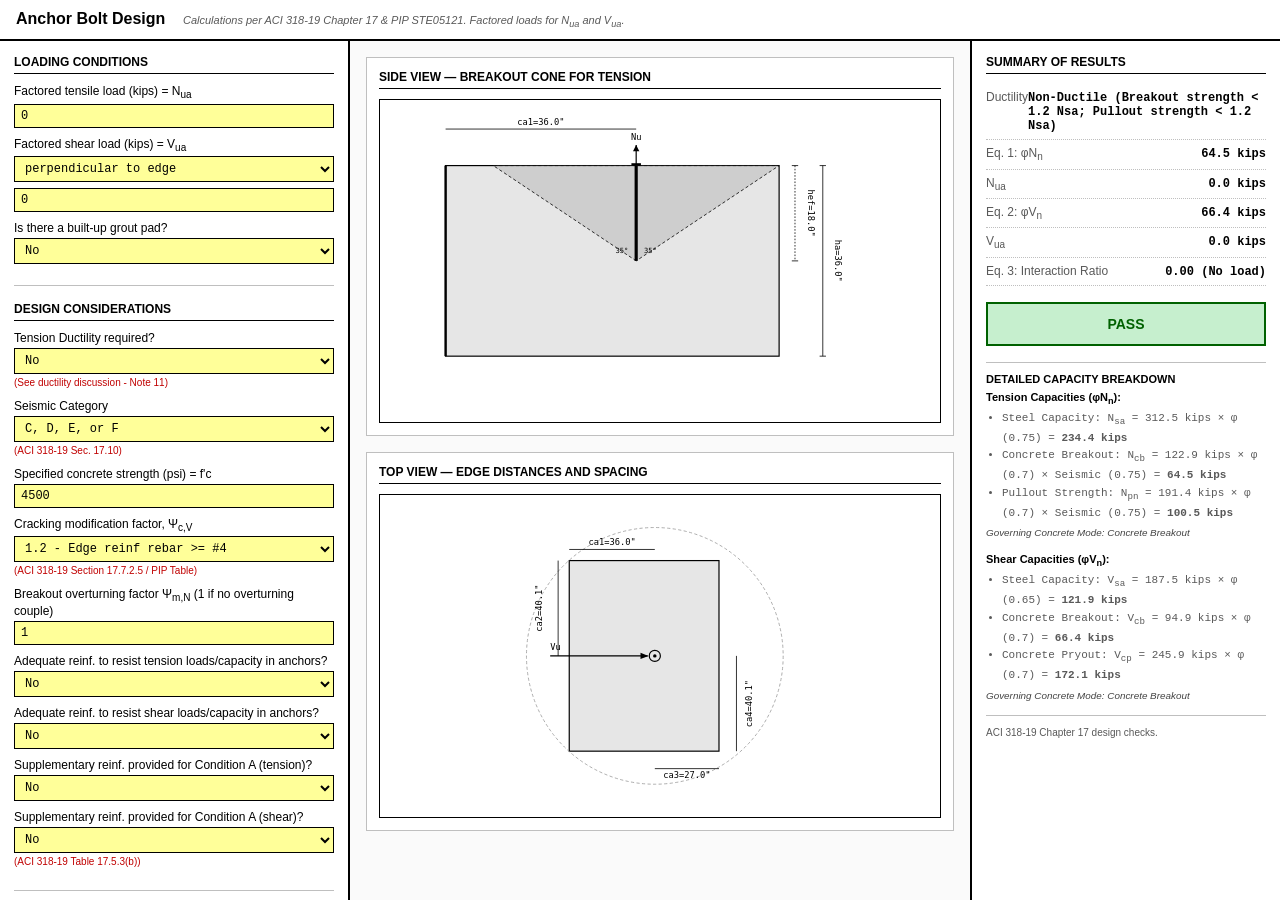
==== index.html @ 26703883 "first commit" ====
<!DOCTYPE html>
<html lang="en">
<head>
<meta charset="UTF-8" />
<meta name="viewport" content="width=device-width, initial-scale=1.0" />
<title>Anchor Bolt Design — ACI 318-19 Chapter 17</title>
<link rel="stylesheet" href="./css/styles.css" />
</head>
<body>

<div class="app">

  <header class="titlebar">
    <span class="title-main">Anchor Bolt Design</span>
    <span class="title-sub">Calculations per ACI 318-19 Chapter 17 & PIP STE05121. Factored loads for N<sub>ua</sub> and V<sub>ua</sub>.</span>
  </header>

  <div class="workspace">

    <!-- ============ LEFT: INPUT PANEL ============ -->
    <aside class="panel input-panel">

      <section class="input-group">
        <h2>Loading Conditions</h2>
        <div class="field">
          <label for="n_ua">Factored tensile load (kips) = N<sub>ua</sub></label>
          <input type="number" class="yellow" id="n_ua" value="0" step="1">
        </div>
        <div class="field">
          <label for="shear_dir">Factored shear load (kips) = V<sub>ua</sub></label>
          <select class="yellow" id="shear_dir">
            <option selected>perpendicular to edge</option>
            <option>parallel to edge</option>
          </select>
          <input type="number" class="yellow" id="v_ua" value="0" step="1">
        </div>
        <div class="field">
          <label for="grout_pad">Is there a built-up grout pad?</label>
          <select class="yellow" id="grout_pad"><option>Yes</option><option selected>No</option></select>
        </div>
      </section>

      <section class="input-group">
        <h2>Design Considerations</h2>
        <div class="field">
          <label for="ductility_req">Tension Ductility required?</label>
          <select class="yellow" id="ductility_req"><option>Yes</option><option selected>No</option></select>
          <span class="note">(See ductility discussion - Note 11)</span>
        </div>
        <div class="field">
          <label for="seismic_cat">Seismic Category</label>
          <select class="yellow" id="seismic_cat">
            <option>A, B</option>
            <option selected>C, D, E, or F</option>
          </select>
          <span class="note">(ACI 318-19 Sec. 17.10)</span>
        </div>
        <div class="field">
          <label for="f_c">Specified concrete strength (psi) = f'c</label>
          <input type="number" class="yellow" id="f_c" value="4500" step="50">
        </div>
        <div class="field">
          <label for="cracking_factor">Cracking modification factor, &Psi;<sub>c,V</sub></label>
          <select class="yellow" id="cracking_factor">
            <option value="1.0">1.0 - No edge reinf or edge reinf rebar &lt; #4</option>
            <option value="1.2" selected>1.2 - Edge reinf rebar &gt;= #4</option>
            <option value="1.4">1.4 - Edge reinf rebar &gt;= #4 + stirrups @ &lt;= 4 in.</option>
            <option value="1.4_uncracked">1.4 - Located in region without cracking (f_t &lt; f_r)</option>
          </select>
          <span class="note">(ACI 318-19 Section 17.7.2.5 / PIP Table)</span>
        </div>
        <div class="field">
          <label for="psi_m_n">Breakout overturning factor &Psi;<sub>m,N</sub> (1 if no overturning couple)</label>
          <input type="number" class="yellow" id="psi_m_n" value="1" step="0.05">
        </div>
        <div class="field">
          <label for="reinf_tension">Adequate reinf. to resist tension loads/capacity in anchors?</label>
          <select class="yellow" id="reinf_tension"><option>Yes</option><option selected>No</option></select>
        </div>
        <div class="field">
          <label for="reinf_shear">Adequate reinf. to resist shear loads/capacity in anchors?</label>
          <select class="yellow" id="reinf_shear"><option>Yes</option><option selected>No</option></select>
        </div>
        <div class="field">
          <label for="supp_reinf_tension">Supplementary reinf. provided for Condition A (tension)?</label>
          <select class="yellow" id="supp_reinf_tension"><option>Yes</option><option selected>No</option></select>
        </div>
        <div class="field">
          <label for="supp_reinf_shear">Supplementary reinf. provided for Condition A (shear)?</label>
          <select class="yellow" id="supp_reinf_shear"><option>Yes</option><option selected>No</option></select>
          <span class="note">(ACI 318-19 Table 17.5.3(b))</span>
        </div>
      </section>

      <section class="input-group">
        <h2>Anchor Data, Embedment, and Thickness of Member</h2>
        <div class="field">
          <label for="anchor_material">Anchor material type</label>
          <select class="yellow" id="anchor_material">
            <option>A307-Type A, Fu=60</option>
            <option>A36</option>
            <option>F1554 Gr 36</option>
            <option>F1554 Gr 55</option>
            <option selected>F1554 Gr 105</option>
            <option>A193 Gr B7</option>
            <option>A354 Gr BC</option>
            <option>A354 Gr BD</option>
            <option>A449</option>
            <option>A320 Gr L7</option>
          </select>
        </div>
        <div class="field">
          <label for="diameter">Nominal anchor diameter (in.)</label>
          <select class="yellow" id="diameter">
            <option value="0.5">1/2 (0.500")</option>
            <option value="0.625">5/8 (0.625")</option>
            <option value="0.75">3/4 (0.750")</option>
            <option value="0.875">7/8 (0.875")</option>
            <option value="1">1 (1.000")</option>
            <option value="1.125">1 1/8 (1.125")</option>
            <option value="1.25">1 1/4 (1.250")</option>
            <option value="1.375">1 3/8 (1.375")</option>
            <option value="1.5">1 1/2 (1.500")</option>
            <option value="1.75">1 3/4 (1.750")</option>
            <option value="2" selected>2 (2.000")</option>
            <option value="2.25">2 1/4 (2.250")</option>
            <option value="2.5">2 1/2 (2.500")</option>
            <option value="2.75">2 3/4 (2.750")</option>
            <option value="3">3 (3.000")</option>
            <option value="4">4 (4.000")</option>
          </select>
        </div>
        <div class="field">
          <label for="hef">Effective anchor embedment depth (in.) = h<sub>ef</sub></label>
          <input type="number" class="yellow" id="hef" value="18" step="0.5">
          <span class="note" id="hef_min_note">Minimum h<sub>ef,min</sub> = 24.0 in.</span>
        </div>
        <div class="field">
          <label for="ha">Thickness of member in which anchor is anchored (in.) = h<sub>a</sub></label>
          <input type="number" class="yellow" id="ha" value="36" step="1">
        </div>
        <div class="field">
          <label for="n_tension">Number of anchors in tension = n(tension)</label>
          <input type="number" class="yellow" id="n_tension" value="1" step="1" min="1">
        </div>
        <div class="field">
          <label for="n_shear">Number of anchors in shear = n(shear)</label>
          <input type="number" class="yellow" id="n_shear" value="1" step="1" min="1">
        </div>
      </section>

      <section class="input-group">
        <h2>Concrete Failure Areas</h2>
        <p class="note">Units for A<sub>Nc</sub> and A<sub>Vc</sub> are sq. in.</p>
        <div class="field">
          <label for="manual_anc">Manually input the value of A<sub>Nc</sub>?</label>
          <select class="yellow" id="manual_anc"><option selected>Yes</option><option>No</option></select>
        </div>
        <div class="field">
          <label for="anc_value">A<sub>Nc</sub> =</label>
          <input type="number" class="yellow" id="anc_value" value="2916" step="1">
        </div>
        <div class="field">
          <label for="manual_avc">Manually input the value of A<sub>Vc</sub>?</label>
          <select class="yellow" id="manual_avc"><option selected>Yes</option><option>No</option></select>
        </div>
        <div class="field">
          <label for="avc_value">A<sub>Vc</sub> =</label>
          <input type="number" class="yellow" id="avc_value" value="2886.35" step="0.01">
        </div>
      </section>

      <section class="input-group">
        <h2>Eccentricity</h2>
        <div class="field">
          <label for="e_n">Eccentricity of tensile force on group (in.) = e'<sub>N</sub></label>
          <input type="number" class="yellow" id="e_n" value="0" step="0.5">
          <span class="note">(must be &lt;= s perp to moment/2, positive)</span>
        </div>
        <div class="field">
          <label for="s_direction">Direction of s (1 = s1, 2 = s2)</label>
          <select class="yellow" id="s_direction"><option selected value="1">1</option><option value="2">2</option></select>
        </div>
        <div class="field">
          <label for="e_v">Eccentricity of shear force on group (in.) = e'<sub>V</sub></label>
          <input type="number" class="yellow" id="e_v" value="0" step="0.5">
          <span class="note">(0 = single anchor)</span>
        </div>
      </section>

      <section class="input-group">
        <h2>Edge Distances and Spacing</h2>
        <div class="edge-columns">
          <div class="edge-col">
            <h3>Tension</h3>
            <div class="field-inline"><label for="ca1_t">c<sub>a1</sub></label><input type="number" class="yellow" id="ca1_t" value="36.00" step="0.01"></div>
            <div class="field-inline"><label for="ca2_t">c<sub>a2</sub></label><input type="number" class="yellow" id="ca2_t" value="40.09" step="0.01"></div>
            <div class="field-inline"><label for="ca3_t">c<sub>a3</sub></label><input type="number" class="yellow" id="ca3_t" value="27.00" step="0.01"></div>
            <div class="field-inline"><label for="ca4_t">c<sub>a4</sub></label><input type="number" class="yellow" id="ca4_t" value="40.09" step="0.01"></div>
            <div class="field-inline"><label for="s1_t">s<sub>1</sub></label><input type="number" class="yellow" id="s1_t" value="0.00" step="0.5"></div>
            <div class="field-inline"><label for="s2_t">s<sub>2</sub></label><input type="number" class="yellow" id="s2_t" value="0.00" step="0.5"></div>
          </div>
          <div class="edge-col">
            <h3>Shear</h3>
            <div class="field-inline"><label for="ca1_v">c<sub>a1</sub></label><input type="number" class="yellow" id="ca1_v" value="36.00" step="0.01"></div>
            <div class="field-inline"><label for="ca2_v">c<sub>a2</sub></label><input type="number" class="yellow" id="ca2_v" value="40.09" step="0.01"></div>
            <div class="field-inline"><label for="s1_v">s<sub>1</sub></label><input type="number" class="yellow" id="s1_v" value="0.00" step="0.5"></div>
            <div class="field-inline"><label for="s2_v">s<sub>2</sub></label><input type="number" class="yellow" id="s2_v" value="0.00" step="0.5"></div>
          </div>
        </div>
      </section>

      <p class="note disclaimer">Diagrams and summary update live. Result values are calculated per ACI 318-19 Chapter 17 & PIP STE05121.</p>
    </aside>

    <!-- ============ CENTER: 2D VIEWS ============ -->
    <main class="views-panel">
      <div class="view-block">
        <h2>Side View — Breakout Cone for Tension</h2>
        <div class="view-frame" id="side-view"></div>
      </div>
      <div class="view-block">
        <h2>Top View — Edge Distances and Spacing</h2>
        <div class="view-frame" id="top-view"></div>
      </div>
    </main>

    <!-- ============ RIGHT: SUMMARY OF RESULTS ============ -->
    <aside class="panel results-panel">
      <h2>Summary of Results</h2>

      <div class="result-row">
        <span class="result-label">Ductility</span>
        <span class="result-val" id="res-ductility">—</span>
      </div>

      <div class="result-row">
        <span class="result-label">Eq. 1: &phi;N<sub>n</sub></span>
        <span class="result-val" id="res-nn">— kips</span>
      </div>
      <div class="result-row">
        <span class="result-label">N<sub>ua</sub></span>
        <span class="result-val" id="res-nua">— kips</span>
      </div>

      <div class="result-row">
        <span class="result-label">Eq. 2: &phi;V<sub>n</sub></span>
        <span class="result-val" id="res-vn">— kips</span>
      </div>
      <div class="result-row">
        <span class="result-label">V<sub>ua</sub></span>
        <span class="result-val" id="res-vua">— kips</span>
      </div>

      <div class="result-row">
        <span class="result-label">Eq. 3: Interaction Ratio</span>
        <span class="result-val" id="res-interaction">—</span>
      </div>

      <div class="status-box" id="status-box">
        <span id="status-text">—</span>
      </div>

      <div class="breakdown-box">
        <h3>Detailed Capacity Breakdown</h3>
        <div id="capacity-breakdown"></div>
      </div>

      <p class="note disclaimer">ACI 318-19 Chapter 17 design checks.</p>
    </aside>

  </div>
</div>

<script src="./js/app.js"></script>
</body>
</html>
---- css/styles.css ----
:root {
  --white: #ffffff;
  --black: #000000;
  --yellow: #ffff99;
  --yellow-focus: #ffeb66;
  --yellow-disabled: #f0f0d0;
  --grey-light: #f4f4f4;
  --grey-mid: #bfbfbf;
  --grey-dark: #595959;
  --red: #c00000;
  --green: #006100;
  --green-fill: #c6efce;
  --red-fill: #ffc7ce;

  --font-ui: Arial, Helvetica, sans-serif;
  --font-mono: "Consolas", "Courier New", monospace;
}

* { box-sizing: border-box; }

html, body {
  margin: 0;
  height: 100%;
  background: var(--white);
  color: var(--black);
  font-family: var(--font-ui);
  font-size: 13px;
}

.app { display: flex; flex-direction: column; height: 100vh; }

/* ---------------- Title strip ---------------- */
.titlebar {
  flex: 0 0 auto;
  padding: 10px 16px;
  border-bottom: 2px solid var(--black);
  background: var(--white);
}
.title-main { font-size: 16px; font-weight: bold; margin-right: 14px; }
.title-sub { font-size: 11px; color: var(--grey-dark); font-style: italic; }

/* ---------------- Workspace grid ---------------- */
.workspace {
  flex: 1 1 auto;
  display: grid;
  grid-template-columns: 350px 1fr 310px;
  min-height: 0;
}

.panel {
  overflow-y: auto;
  padding: 14px;
  background: var(--white);
}
.input-panel { border-right: 2px solid var(--black); }
.results-panel { border-left: 2px solid var(--black); }

.panel h2 {
  font-size: 12px;
  font-weight: bold;
  text-transform: uppercase;
  margin: 0 0 10px;
  padding-bottom: 4px;
  border-bottom: 1px solid var(--black);
}

.input-group {
  margin-bottom: 16px;
  padding-bottom: 12px;
  border-bottom: 1px solid var(--grey-mid);
}
.input-group:last-of-type { border-bottom: none; }

.field { margin-bottom: 9px; }
.field label {
  display: block;
  font-size: 12px;
  margin-bottom: 3px;
}
.field .note {
  display: block;
  font-size: 10px;
  color: var(--red);
  margin-top: 2px;
}

input.yellow, select.yellow {
  background: var(--yellow);
  border: 1px solid var(--black);
  font-family: var(--font-mono);
  font-size: 12px;
  padding: 4px 6px;
  width: 100%;
  color: var(--black);
  border-radius: 0;
}
input.yellow[readonly] {
  background: var(--yellow-disabled);
  color: #333333;
  cursor: not-allowed;
  border-style: dashed;
}
input.yellow:disabled {
  background: var(--grey-light) !important;
  color: var(--grey-dark);
  cursor: not-allowed;
  border-color: var(--grey-mid);
}
select.yellow { cursor: pointer; }
input.yellow:focus, select.yellow:focus {
  outline: none;
  background: var(--yellow-focus);
  box-shadow: 0 0 0 1px var(--black) inset;
}

/* Loading Conditions: dropdown + value share a row */
#shear_dir { margin-bottom: 6px; }

.edge-columns { display: flex; gap: 14px; }
.edge-col { flex: 1; }
.edge-col h3 {
  font-size: 11px;
  text-transform: uppercase;
  text-align: center;
  margin: 0 0 6px;
  border-bottom: 1px solid var(--black);
  padding-bottom: 3px;
}
.field-inline {
  display: flex;
  align-items: center;
  gap: 6px;
  margin-bottom: 5px;
}
.field-inline label { flex: 0 0 28px; font-size: 12px; }
.field-inline input { flex: 1; min-width: 0; }

.note { font-size: 10px; color: var(--grey-dark); line-height: 1.4; }
.disclaimer {
  margin-top: 14px;
  padding-top: 10px;
  border-top: 1px solid var(--grey-mid);
}

/* ---------------- 2D Views (center) ---------------- */
.views-panel {
  padding: 16px;
  overflow-y: auto;
  background: #fafafa;
  display: flex;
  flex-direction: column;
  gap: 16px;
}
.view-block {
  background: var(--white);
  border: 1px solid var(--grey-mid);
  padding: 12px;
}
.view-block h2 {
  font-size: 12px;
  font-weight: bold;
  text-transform: uppercase;
  margin: 0 0 10px;
  padding-bottom: 4px;
  border-bottom: 1px solid var(--black);
}
.view-frame {
  border: 1px solid var(--black);
  background: var(--white);
  min-height: 320px;
  display: flex;
  align-items: center;
  justify-content: center;
  padding: 10px;
}
.view-frame svg { display: block; width: 100%; height: auto; max-height: 380px; }

/* ---------------- Results panel ---------------- */
.result-row {
  display: flex;
  justify-content: space-between;
  align-items: baseline;
  padding: 6px 0;
  border-bottom: 1px dotted var(--grey-mid);
  font-size: 12px;
}
.result-label { color: var(--grey-dark); }
.result-val {
  font-family: var(--font-mono);
  font-weight: bold;
}

.status-box {
  margin-top: 16px;
  padding: 12px;
  border: 2px solid var(--black);
  text-align: center;
  font-weight: bold;
  font-size: 14px;
}
.status-box.good { background: var(--green-fill); color: var(--green); border-color: var(--green); }
.status-box.bad { background: var(--red-fill); color: var(--red); border-color: var(--red); }

.breakdown-box {
  margin-top: 16px;
  padding-top: 10px;
  border-top: 1px solid var(--grey-mid);
}
.breakdown-box h3 {
  font-size: 11px;
  text-transform: uppercase;
  margin: 0 0 6px;
}
.bd-group { margin-bottom: 8px; font-size: 11px; }
.bd-group ul { margin: 4px 0 0 16px; padding: 0; }
.bd-group li { font-family: var(--font-mono); color: var(--grey-dark); }

/* ---------------- Responsive ---------------- */
@media (max-width: 1100px) {
  .workspace { grid-template-columns: 320px 1fr 280px; }
}
@media (max-width: 860px) {
  .workspace { grid-template-columns: 1fr; }
  .input-panel, .results-panel { border: none; border-bottom: 2px solid var(--black); }
}
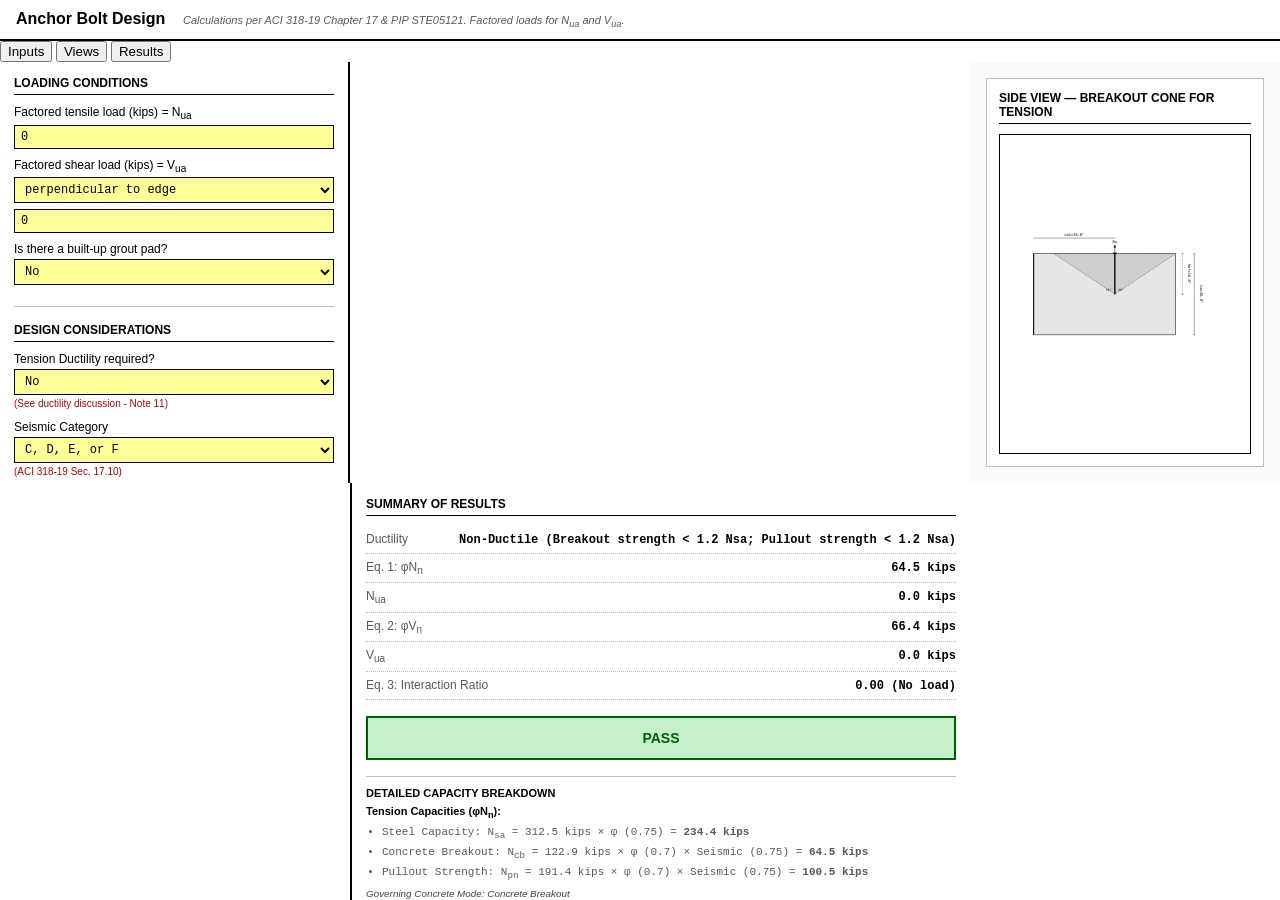
==== commit 91ff08e4: "Update index.html Change 2" ====
--- a/index.html
+++ b/index.html
@@ -15,10 +15,16 @@
     <span class="title-sub">Calculations per ACI 318-19 Chapter 17 & PIP STE05121. Factored loads for N<sub>ua</sub> and V<sub>ua</sub>.</span>
   </header>
 
-  <div class="workspace">
+  <nav class="mobile-nav">
+    <button class="mobile-tab-btn active" data-panel="input-panel">Inputs</button>
+    <button class="mobile-tab-btn" data-panel="views-panel">Views</button>
+    <button class="mobile-tab-btn" data-panel="results-panel">Results</button>
+  </nav>
+
+  <div class="workspace" id="workspace">
 
     <!-- ============ LEFT: INPUT PANEL ============ -->
-    <aside class="panel input-panel">
+    <aside class="panel input-panel" id="input-panel">
 
       <section class="input-group">
         <h2>Loading Conditions</h2>
@@ -141,11 +147,21 @@
         </div>
         <div class="field">
           <label for="n_tension">Number of anchors in tension = n(tension)</label>
-          <input type="number" class="yellow" id="n_tension" value="1" step="1" min="1">
+          <select class="yellow" id="n_tension">
+            <option value="0">0</option>
+            <option value="1" selected>1</option>
+            <option value="2">2</option>
+            <option value="4">4</option>
+          </select>
         </div>
         <div class="field">
           <label for="n_shear">Number of anchors in shear = n(shear)</label>
-          <input type="number" class="yellow" id="n_shear" value="1" step="1" min="1">
+          <select class="yellow" id="n_shear">
+            <option value="0">0</option>
+            <option value="1" selected>1</option>
+            <option value="2">2</option>
+            <option value="4">4</option>
+          </select>
         </div>
       </section>
 
@@ -178,8 +194,8 @@
           <span class="note">(must be &lt;= s perp to moment/2, positive)</span>
         </div>
         <div class="field">
-          <label for="s_direction">Direction of s (1 = s1, 2 = s2)</label>
-          <select class="yellow" id="s_direction"><option selected value="1">1</option><option value="2">2</option></select>
+          <label for="s_direction">Direction of s for 2-anchor group</label>
+          <select class="yellow" id="s_direction"><option value="s1">s1 (horizontal)</option><option value="s2">s2 (vertical)</option></select>
         </div>
         <div class="field">
           <label for="e_v">Eccentricity of shear force on group (in.) = e'<sub>V</sub></label>
@@ -213,8 +229,10 @@
       <p class="note disclaimer">Diagrams and summary update live. Result values are calculated per ACI 318-19 Chapter 17 & PIP STE05121.</p>
     </aside>
 
+    <div class="resizer" id="resizer-left"></div>
+
     <!-- ============ CENTER: 2D VIEWS ============ -->
-    <main class="views-panel">
+    <main class="panel views-panel" id="views-panel">
       <div class="view-block">
         <h2>Side View — Breakout Cone for Tension</h2>
         <div class="view-frame" id="side-view"></div>
@@ -225,8 +243,10 @@
       </div>
     </main>
 
+    <div class="resizer" id="resizer-right"></div>
+
     <!-- ============ RIGHT: SUMMARY OF RESULTS ============ -->
-    <aside class="panel results-panel">
+    <aside class="panel results-panel" id="results-panel">
       <h2>Summary of Results</h2>
 
       <div class="result-row">
@@ -274,4 +294,4 @@
 
 <script src="./js/app.js"></script>
 </body>
-</html>+</html>
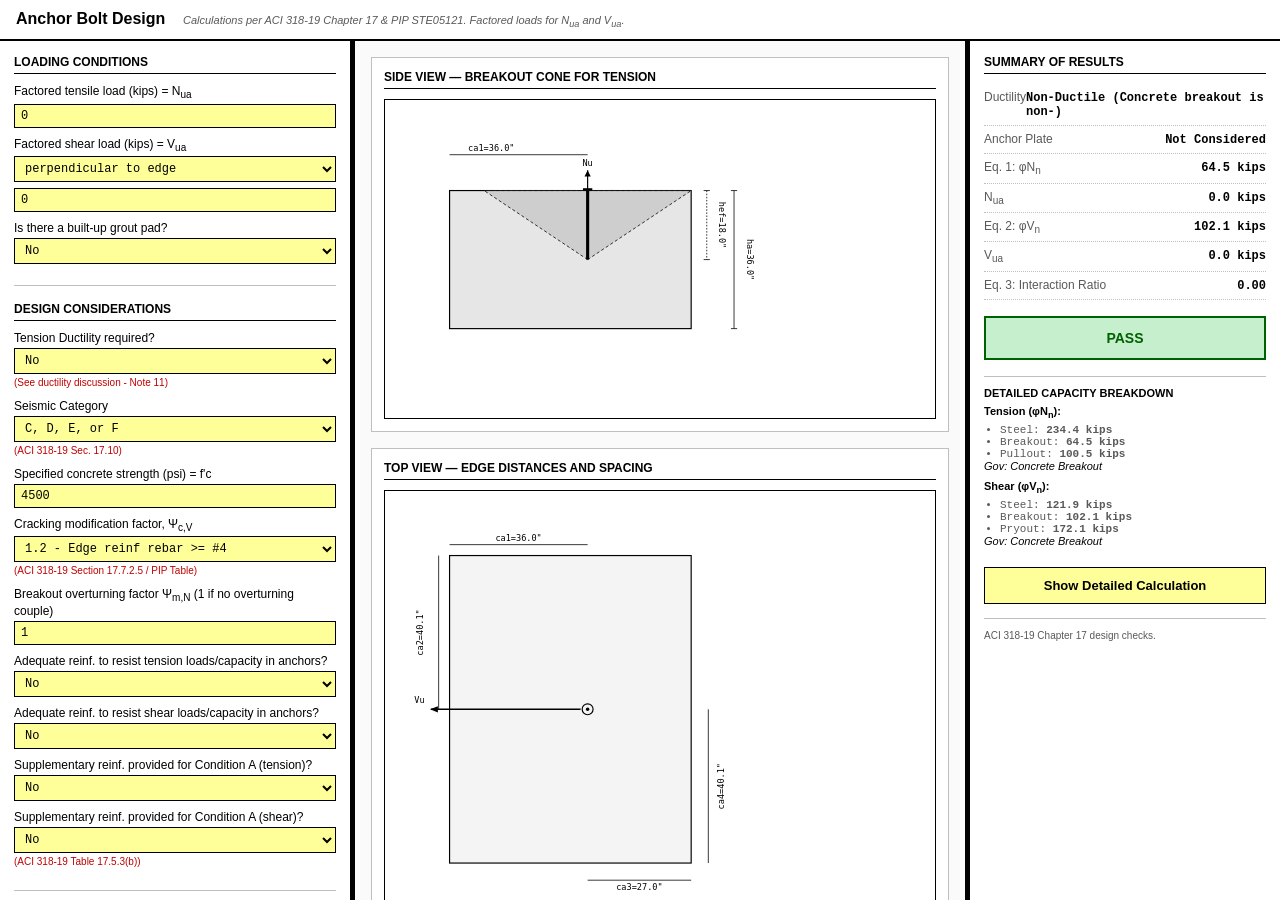
==== commit eaaddf7e: "Updated files with updated functionality" ====
--- a/index.html
+++ b/index.html
@@ -165,6 +165,8 @@
         </div>
       </section>
 
+      
+
       <section class="input-group">
         <h2>Concrete Failure Areas</h2>
         <p class="note">Units for A<sub>Nc</sub> and A<sub>Vc</sub> are sq. in.</p>
@@ -226,6 +228,28 @@
         </div>
       </section>
 
+      <section class="input-group">
+        <h2>Advanced</h2>
+        <div class="field">
+          <label for="consider_plate">Consider the effect of anchor anchor bottom plate (Nut)?</label>
+          <select class="yellow" id="consider_plate"><option>Yes</option><option selected>No</option></select>
+        </div>
+        <div id="plate-inputs-group">
+          <div class="field">
+            <label for="nut_dia">Nut Diameter (in.)</label>
+            <input type="number" class="yellow" id="nut_dia" value="3" step="0.125">
+          </div>
+          <div class="field">
+            <label for="plate_dia">Bottom Plate Diameter, D (in.)</label>
+            <input type="number" class="yellow" id="plate_dia" value="7" step="0.5">
+          </div>
+          <div class="field">
+            <label for="plate_thick">Bottom Plate Thickness, t (in.)</label>
+            <input type="number" class="yellow" id="plate_thick" value="1.33" step="0.01">
+          </div>
+        </div>
+      </section>
+
       <p class="note disclaimer">Diagrams and summary update live. Result values are calculated per ACI 318-19 Chapter 17 & PIP STE05121.</p>
     </aside>
 
@@ -253,6 +277,11 @@
         <span class="result-label">Ductility</span>
         <span class="result-val" id="res-ductility">—</span>
       </div>
+      
+      <div class="result-row">
+        <span class="result-label">Anchor Plate</span>  
+        <span class="result-val" id="res-plate-effect">—</span>
+      </div>
 
       <div class="result-row">
         <span class="result-label">Eq. 1: &phi;N<sub>n</sub></span>
@@ -285,6 +314,8 @@
         <h3>Detailed Capacity Breakdown</h3>
         <div id="capacity-breakdown"></div>
       </div>
+      
+      <button id="show-calcs-btn" class="show-calcs-btn">Show Detailed Calculation</button>
 
       <p class="note disclaimer">ACI 318-19 Chapter 17 design checks.</p>
     </aside>
--- a/css/styles.css
+++ b/css/styles.css
@@ -14,6 +14,9 @@
 
   --font-ui: Arial, Helvetica, sans-serif;
   --font-mono: "Consolas", "Courier New", monospace;
+  
+  --input-panel-width: 350px;
+  --results-panel-width: 310px;
 }
 
 * { box-sizing: border-box; }
@@ -29,7 +32,6 @@
 
 .app { display: flex; flex-direction: column; height: 100vh; }
 
-/* ---------------- Title strip ---------------- */
 .titlebar {
   flex: 0 0 auto;
   padding: 10px 16px;
@@ -39,11 +41,32 @@
 .title-main { font-size: 16px; font-weight: bold; margin-right: 14px; }
 .title-sub { font-size: 11px; color: var(--grey-dark); font-style: italic; }
 
-/* ---------------- Workspace grid ---------------- */
+.mobile-nav {
+  display: none;
+  flex: 0 0 auto;
+  background-color: var(--grey-light);
+  border-bottom: 1px solid var(--grey-mid);
+}
+.mobile-tab-btn {
+  width: 33.33%;
+  padding: 10px;
+  border: none;
+  border-right: 1px solid var(--grey-mid);
+  background: transparent;
+  font-size: 13px;
+  font-weight: bold;
+  cursor: pointer;
+}
+.mobile-tab-btn:last-child { border-right: none; }
+.mobile-tab-btn.active {
+  background-color: var(--yellow);
+  box-shadow: inset 0 -2px 0 var(--black);
+}
+
 .workspace {
   flex: 1 1 auto;
   display: grid;
-  grid-template-columns: 350px 1fr 310px;
+  grid-template-columns: var(--input-panel-width) 5px 1fr 5px var(--results-panel-width);
   min-height: 0;
 }
 
@@ -52,8 +75,13 @@
   padding: 14px;
   background: var(--white);
 }
-.input-panel { border-right: 2px solid var(--black); }
-.results-panel { border-left: 2px solid var(--black); }
+
+.resizer {
+  background-color: var(--black);
+  cursor: col-resize;
+  flex-shrink: 0;
+}
+.resizer:hover { background-color: var(--red); }
 
 .panel h2 {
   font-size: 12px;
@@ -113,7 +141,6 @@
   box-shadow: 0 0 0 1px var(--black) inset;
 }
 
-/* Loading Conditions: dropdown + value share a row */
 #shear_dir { margin-bottom: 6px; }
 
 .edge-columns { display: flex; gap: 14px; }
@@ -142,7 +169,6 @@
   border-top: 1px solid var(--grey-mid);
 }
 
-/* ---------------- 2D Views (center) ---------------- */
 .views-panel {
   padding: 16px;
   overflow-y: auto;
@@ -172,10 +198,32 @@
   align-items: center;
   justify-content: center;
   padding: 10px;
+  position: relative; 
 }
 .view-frame svg { display: block; width: 100%; height: auto; max-height: 380px; }
 
-/* ---------------- Results panel ---------------- */
+.rebar {
+  stroke: var(--green);
+  stroke-width: 3;
+  fill: none;
+}
+
+.breakout-cone-tension {
+  fill: #bfbfbf;
+  fill-opacity: 0.6;
+  stroke: #000;
+  stroke-width: 1;
+  stroke-dasharray: 4,3;
+}
+
+.breakout-cone-shear {
+  fill: #bfbfbf;
+  fill-opacity: 0.5;
+  stroke: var(--black);
+  stroke-width: 1;
+  stroke-dasharray: 4,3;
+}
+
 .result-row {
   display: flex;
   justify-content: space-between;
@@ -215,11 +263,42 @@
 .bd-group ul { margin: 4px 0 0 16px; padding: 0; }
 .bd-group li { font-family: var(--font-mono); color: var(--grey-dark); }
 
-/* ---------------- Responsive ---------------- */
+.show-calcs-btn {
+  display: block;
+  width: 100%;
+  padding: 10px;
+  margin-top: 20px;
+  font-size: 13px;
+  font-weight: bold;
+  font-family: var(--font-ui);
+  color: var(--black);
+  background-color: var(--yellow);
+  border: 1px solid var(--black);
+  cursor: pointer;
+  text-align: center;
+}
+.show-calcs-btn:hover {
+  background-color: var(--yellow-focus);
+}
+
 @media (max-width: 1100px) {
-  .workspace { grid-template-columns: 320px 1fr 280px; }
-}
+  .workspace { 
+    grid-template-columns: var(--input-panel-width) 5px 1fr 5px var(--results-panel-width);
+  }
+}
+
 @media (max-width: 860px) {
-  .workspace { grid-template-columns: 1fr; }
-  .input-panel, .results-panel { border: none; border-bottom: 2px solid var(--black); }
-}+  .workspace { 
+    grid-template-columns: 1fr;
+    overflow-y: auto;
+  }
+  .resizer { display: none; }
+  .mobile-nav { display: flex; }
+  .panel {
+    display: none;
+    border-bottom: 2px solid var(--black);
+  }
+  .panel.active {
+    display: block;
+  }
+}
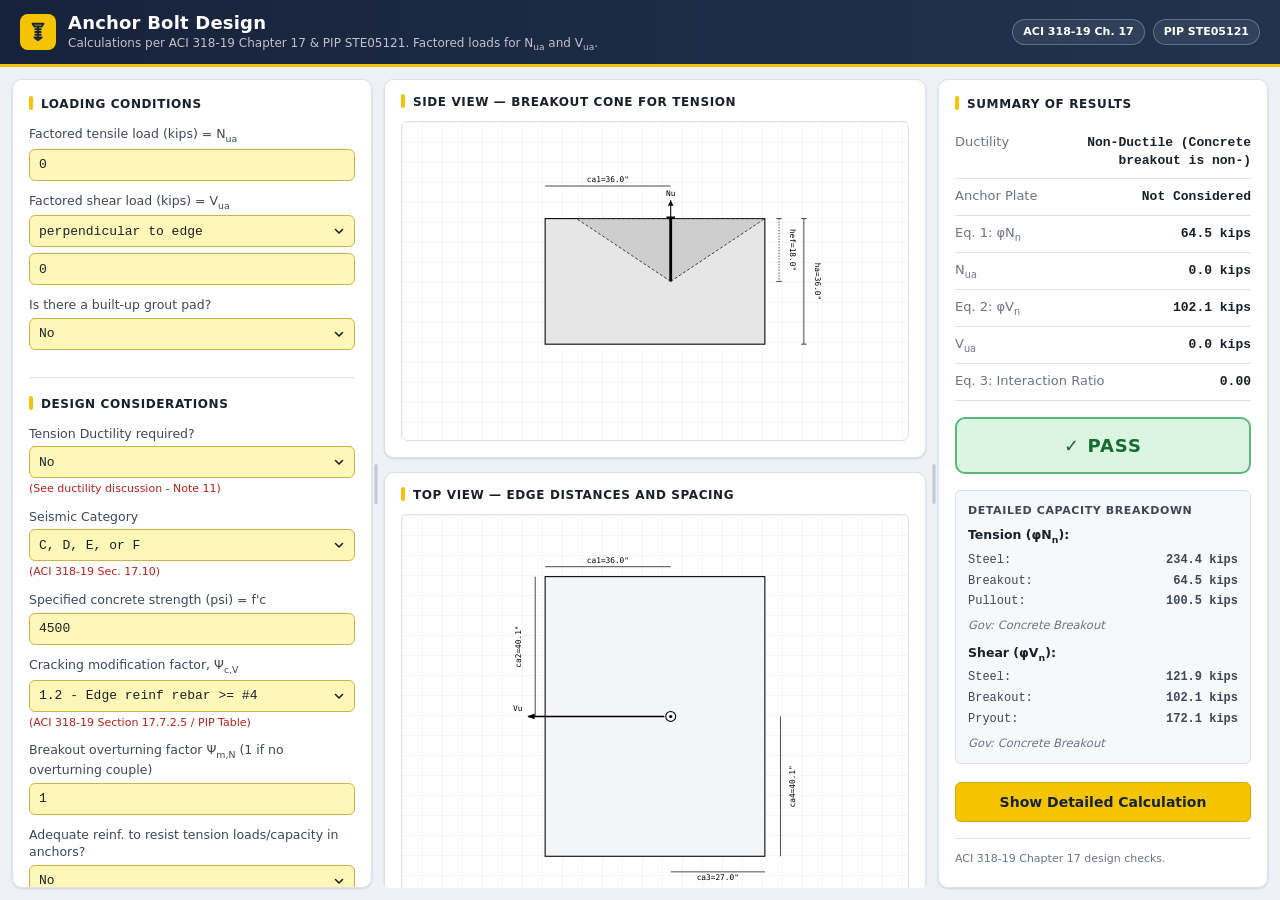
==== commit 1957efb6: "Start updated the files using Claud" ====
--- a/index.html
+++ b/index.html
@@ -11,8 +11,24 @@
 <div class="app">
 
   <header class="titlebar">
-    <span class="title-main">Anchor Bolt Design</span>
-    <span class="title-sub">Calculations per ACI 318-19 Chapter 17 & PIP STE05121. Factored loads for N<sub>ua</sub> and V<sub>ua</sub>.</span>
+    <div class="brand">
+      <span class="brand-mark" aria-hidden="true">
+        <svg viewBox="0 0 24 24" fill="none" stroke="currentColor" stroke-width="2" stroke-linecap="round" stroke-linejoin="round">
+          <path d="M6 3h12l-2 3H8z" />
+          <path d="M12 6v12" />
+          <path d="M9 9h6M9 12h6M9 15h6" />
+          <path d="M8 18h8l-4 3z" />
+        </svg>
+      </span>
+      <div class="brand-text">
+        <span class="title-main">Anchor Bolt Design</span>
+        <span class="title-sub">Calculations per ACI 318-19 Chapter 17 &amp; PIP STE05121. Factored loads for N<sub>ua</sub> and V<sub>ua</sub>.</span>
+      </div>
+    </div>
+    <div class="title-badges">
+      <span class="badge">ACI 318-19 Ch. 17</span>
+      <span class="badge">PIP STE05121</span>
+    </div>
   </header>
 
   <nav class="mobile-nav">
--- a/css/styles.css
+++ b/css/styles.css
@@ -1,22 +1,57 @@
+/* ==========================================================================
+   Anchor Bolt Design — calculator styles
+   Modern UI with PIP input-sheet accents (yellow input cells, black
+   drawing lines, green/red GOOD / NO GOOD conditional formatting).
+   Class names and IDs are used by js/app.js — rename with care.
+   ========================================================================== */
+
 :root {
+  /* Surfaces & ink */
+  --bg: #eef1f5;
+  --surface: #ffffff;
+  --surface-2: #f7f8fa;
+  --ink: #18202c;
+  --ink-2: #3d4757;
+  --muted: #6a7485;
+  --line: #dde2e9;
+  --line-strong: #18202c;
+
+  /* Brand (header) */
+  --brand: #17233a;
+  --brand-2: #22324f;
+
+  /* PIP sheet accents */
+  --yellow: #fff7b8;          /* input cell */
+  --yellow-border: #cbb34a;
+  --yellow-focus: #ffef85;
+  --yellow-disabled: #f3f1df;
+  --accent: #f5c400;          /* PIP yellow, used for highlights */
+  --accent-ink: #5c4a00;
+
+  /* Status (Excel conditional-format family) */
+  --green: #146c2e;
+  --green-fill: #dcf4e2;
+  --green-border: #5cb878;
+  --red: #b42318;
+  --red-fill: #fde4e2;
+  --red-border: #e07a70;
+
+  /* Legacy aliases (kept for any inline references) */
   --white: #ffffff;
   --black: #000000;
-  --yellow: #ffff99;
-  --yellow-focus: #ffeb66;
-  --yellow-disabled: #f0f0d0;
-  --grey-light: #f4f4f4;
-  --grey-mid: #bfbfbf;
-  --grey-dark: #595959;
-  --red: #c00000;
-  --green: #006100;
-  --green-fill: #c6efce;
-  --red-fill: #ffc7ce;
-
-  --font-ui: Arial, Helvetica, sans-serif;
-  --font-mono: "Consolas", "Courier New", monospace;
-  
-  --input-panel-width: 350px;
-  --results-panel-width: 310px;
+  --grey-light: #f4f5f7;
+  --grey-mid: #c3c9d2;
+  --grey-dark: #555e6d;
+
+  --font-ui: "Segoe UI", "Inter", system-ui, -apple-system, Roboto, Arial, sans-serif;
+  --font-mono: "Cascadia Mono", "JetBrains Mono", Consolas, "Courier New", monospace;
+
+  --radius: 10px;
+  --radius-sm: 6px;
+  --shadow: 0 1px 2px rgba(16, 24, 40, 0.06), 0 1px 3px rgba(16, 24, 40, 0.08);
+
+  --input-panel-width: 360px;
+  --results-panel-width: 330px;
 }
 
 * { box-sizing: border-box; }
@@ -24,190 +59,287 @@
 html, body {
   margin: 0;
   height: 100%;
-  background: var(--white);
-  color: var(--black);
+  background: var(--bg);
+  color: var(--ink);
   font-family: var(--font-ui);
-  font-size: 13px;
-}
+  font-size: 14px;
+  line-height: 1.4;
+  -webkit-font-smoothing: antialiased;
+}
+
+sub { font-size: 0.75em; }
 
 .app { display: flex; flex-direction: column; height: 100vh; }
 
+/* ---------- Header ---------- */
 .titlebar {
   flex: 0 0 auto;
-  padding: 10px 16px;
-  border-bottom: 2px solid var(--black);
-  background: var(--white);
-}
-.title-main { font-size: 16px; font-weight: bold; margin-right: 14px; }
-.title-sub { font-size: 11px; color: var(--grey-dark); font-style: italic; }
-
+  display: flex;
+  align-items: center;
+  justify-content: space-between;
+  gap: 16px;
+  padding: 10px 20px;
+  background: linear-gradient(90deg, var(--brand), var(--brand-2));
+  color: #fff;
+  border-bottom: 3px solid var(--accent);
+}
+.brand { display: flex; align-items: center; gap: 12px; min-width: 0; }
+.brand-mark {
+  flex: 0 0 auto;
+  width: 36px; height: 36px;
+  display: grid; place-items: center;
+  background: var(--accent);
+  color: var(--brand);
+  border-radius: 8px;
+}
+.brand-mark svg { width: 22px; height: 22px; }
+.brand-text { display: flex; flex-direction: column; min-width: 0; }
+.title-main { font-size: 18px; font-weight: 700; letter-spacing: 0.2px; }
+.title-sub {
+  font-size: 12px;
+  color: rgba(255, 255, 255, 0.72);
+  white-space: nowrap;
+  overflow: hidden;
+  text-overflow: ellipsis;
+}
+.title-badges { display: flex; gap: 8px; flex: 0 0 auto; }
+.badge {
+  font-size: 11px;
+  font-weight: 600;
+  padding: 4px 10px;
+  border-radius: 999px;
+  border: 1px solid rgba(255, 255, 255, 0.25);
+  color: #fff;
+  background: rgba(255, 255, 255, 0.08);
+  white-space: nowrap;
+}
+
+/* ---------- Mobile tabs ---------- */
 .mobile-nav {
   display: none;
   flex: 0 0 auto;
-  background-color: var(--grey-light);
-  border-bottom: 1px solid var(--grey-mid);
+  background: var(--surface);
+  border-bottom: 1px solid var(--line);
+  padding: 6px;
+  gap: 6px;
 }
 .mobile-tab-btn {
-  width: 33.33%;
-  padding: 10px;
-  border: none;
-  border-right: 1px solid var(--grey-mid);
-  background: transparent;
-  font-size: 13px;
-  font-weight: bold;
+  flex: 1;
+  padding: 9px 10px;
+  border: 1px solid var(--line);
+  border-radius: var(--radius-sm);
+  background: var(--surface-2);
+  color: var(--ink-2);
+  font: 600 13px var(--font-ui);
   cursor: pointer;
 }
-.mobile-tab-btn:last-child { border-right: none; }
 .mobile-tab-btn.active {
-  background-color: var(--yellow);
-  box-shadow: inset 0 -2px 0 var(--black);
-}
-
+  background: var(--yellow);
+  border-color: var(--yellow-border);
+  color: var(--ink);
+}
+
+/* ---------- Workspace & panels ---------- */
 .workspace {
   flex: 1 1 auto;
   display: grid;
-  grid-template-columns: var(--input-panel-width) 5px 1fr 5px var(--results-panel-width);
+  grid-template-columns: var(--input-panel-width) 8px 1fr 8px var(--results-panel-width);
   min-height: 0;
+  padding: 12px;
 }
 
 .panel {
   overflow-y: auto;
-  padding: 14px;
-  background: var(--white);
+  padding: 16px;
+  background: var(--surface);
+  border: 1px solid var(--line);
+  border-radius: var(--radius);
+  box-shadow: var(--shadow);
+  scrollbar-width: thin;
+  scrollbar-color: var(--grey-mid) transparent;
 }
 
 .resizer {
-  background-color: var(--black);
+  position: relative;
   cursor: col-resize;
-  flex-shrink: 0;
-}
-.resizer:hover { background-color: var(--red); }
+  background: transparent;
+}
+.resizer::after {
+  content: "";
+  position: absolute;
+  top: 50%; left: 50%;
+  width: 3px; height: 40px;
+  transform: translate(-50%, -50%);
+  border-radius: 3px;
+  background: var(--grey-mid);
+  transition: background 0.15s, height 0.15s;
+}
+.resizer:hover::after { background: var(--accent); height: 80px; }
 
 .panel h2 {
   font-size: 12px;
-  font-weight: bold;
+  font-weight: 700;
+  letter-spacing: 0.6px;
   text-transform: uppercase;
-  margin: 0 0 10px;
-  padding-bottom: 4px;
-  border-bottom: 1px solid var(--black);
-}
-
+  color: var(--ink);
+  margin: 0 0 12px;
+  padding: 0;
+  border: none;
+}
+.panel h2::before {
+  content: "";
+  display: inline-block;
+  width: 4px; height: 14px;
+  margin-right: 8px;
+  vertical-align: -2px;
+  border-radius: 2px;
+  background: var(--accent);
+}
+.panel h2 sub { text-transform: none; }
+
+/* ---------- Inputs ---------- */
 .input-group {
-  margin-bottom: 16px;
-  padding-bottom: 12px;
-  border-bottom: 1px solid var(--grey-mid);
-}
-.input-group:last-of-type { border-bottom: none; }
-
-.field { margin-bottom: 9px; }
+  margin-bottom: 18px;
+  padding-bottom: 16px;
+  border-bottom: 1px solid var(--line);
+}
+.input-group:last-of-type { border-bottom: none; margin-bottom: 0; }
+
+.field { margin-bottom: 11px; }
 .field label {
   display: block;
-  font-size: 12px;
-  margin-bottom: 3px;
+  font-size: 12.5px;
+  color: var(--ink-2);
+  margin-bottom: 4px;
 }
 .field .note {
   display: block;
-  font-size: 10px;
+  font-size: 11px;
   color: var(--red);
-  margin-top: 2px;
+  margin-top: 3px;
 }
 
 input.yellow, select.yellow {
-  background: var(--yellow);
-  border: 1px solid var(--black);
+  width: 100%;
+  height: 32px;
+  padding: 4px 9px;
+  background-color: var(--yellow);
+  border: 1px solid var(--yellow-border);
+  border-radius: var(--radius-sm);
+  color: var(--ink);
   font-family: var(--font-mono);
-  font-size: 12px;
-  padding: 4px 6px;
-  width: 100%;
-  color: var(--black);
-  border-radius: 0;
+  font-size: 13px;
+  transition: border-color 0.12s, box-shadow 0.12s, background-color 0.12s;
+}
+select.yellow {
+  cursor: pointer;
+  appearance: none;
+  -webkit-appearance: none;
+  padding-right: 28px;
+  background-image: url("data:image/svg+xml,%3Csvg xmlns='http://www.w3.org/2000/svg' width='12' height='12' viewBox='0 0 12 12'%3E%3Cpath d='M2.5 4.5 6 8l3.5-3.5' fill='none' stroke='%2318202c' stroke-width='1.6' stroke-linecap='round' stroke-linejoin='round'/%3E%3C/svg%3E");
+  background-repeat: no-repeat;
+  background-position: right 9px center;
+  text-overflow: ellipsis;
+}
+input.yellow:hover, select.yellow:hover { border-color: #a8902a; }
+input.yellow:focus, select.yellow:focus {
+  outline: none;
+  background-color: var(--yellow-focus);
+  border-color: var(--ink);
+  box-shadow: 0 0 0 3px rgba(245, 196, 0, 0.35);
 }
 input.yellow[readonly] {
-  background: var(--yellow-disabled);
-  color: #333333;
+  background-color: var(--yellow-disabled);
+  color: var(--ink-2);
   cursor: not-allowed;
   border-style: dashed;
 }
-input.yellow:disabled {
-  background: var(--grey-light) !important;
-  color: var(--grey-dark);
+input.yellow:disabled, select.yellow:disabled {
+  background-color: var(--grey-light) !important;
+  color: var(--muted);
   cursor: not-allowed;
-  border-color: var(--grey-mid);
-}
-select.yellow { cursor: pointer; }
-input.yellow:focus, select.yellow:focus {
-  outline: none;
-  background: var(--yellow-focus);
-  box-shadow: 0 0 0 1px var(--black) inset;
+  border-color: var(--line);
 }
 
 #shear_dir { margin-bottom: 6px; }
 
 .edge-columns { display: flex; gap: 14px; }
-.edge-col { flex: 1; }
+.edge-col {
+  flex: 1;
+  min-width: 0;
+  background: var(--surface-2);
+  border: 1px solid var(--line);
+  border-radius: var(--radius-sm);
+  padding: 10px;
+}
 .edge-col h3 {
   font-size: 11px;
+  font-weight: 700;
+  letter-spacing: 0.6px;
   text-transform: uppercase;
   text-align: center;
-  margin: 0 0 6px;
-  border-bottom: 1px solid var(--black);
-  padding-bottom: 3px;
+  color: var(--ink-2);
+  margin: 0 0 8px;
+  padding-bottom: 6px;
+  border-bottom: 1px solid var(--line);
 }
 .field-inline {
   display: flex;
   align-items: center;
-  gap: 6px;
-  margin-bottom: 5px;
-}
-.field-inline label { flex: 0 0 28px; font-size: 12px; }
+  gap: 8px;
+  margin-bottom: 6px;
+}
+.field-inline label { flex: 0 0 28px; font-size: 13px; color: var(--ink-2); }
 .field-inline input { flex: 1; min-width: 0; }
 
-.note { font-size: 10px; color: var(--grey-dark); line-height: 1.4; }
+.note { font-size: 11px; color: var(--muted); line-height: 1.45; }
 .disclaimer {
-  margin-top: 14px;
-  padding-top: 10px;
-  border-top: 1px solid var(--grey-mid);
-}
-
+  margin-top: 16px;
+  padding-top: 12px;
+  border-top: 1px solid var(--line);
+}
+
+/* ---------- Views ---------- */
 .views-panel {
-  padding: 16px;
-  overflow-y: auto;
-  background: #fafafa;
   display: flex;
   flex-direction: column;
-  gap: 16px;
+  gap: 14px;
+  background: transparent;
+  border: none;
+  box-shadow: none;
+  padding: 0 4px;
 }
 .view-block {
-  background: var(--white);
-  border: 1px solid var(--grey-mid);
-  padding: 12px;
-}
-.view-block h2 {
-  font-size: 12px;
-  font-weight: bold;
-  text-transform: uppercase;
-  margin: 0 0 10px;
-  padding-bottom: 4px;
-  border-bottom: 1px solid var(--black);
-}
+  background: var(--surface);
+  border: 1px solid var(--line);
+  border-radius: var(--radius);
+  box-shadow: var(--shadow);
+  padding: 14px 16px 16px;
+}
+.view-block h2 { margin-bottom: 10px; }
 .view-frame {
-  border: 1px solid var(--black);
-  background: var(--white);
+  position: relative;
   min-height: 320px;
   display: flex;
   align-items: center;
   justify-content: center;
-  padding: 10px;
-  position: relative; 
-}
-.view-frame svg { display: block; width: 100%; height: auto; max-height: 380px; }
+  padding: 12px;
+  border: 1px solid var(--line);
+  border-radius: var(--radius-sm);
+  /* light drafting grid behind the drawing */
+  background-color: #fff;
+  background-image:
+    linear-gradient(rgba(24, 32, 44, 0.045) 1px, transparent 1px),
+    linear-gradient(90deg, rgba(24, 32, 44, 0.045) 1px, transparent 1px);
+  background-size: 20px 20px;
+}
+.view-frame svg { display: block; width: 100%; height: auto; max-height: 420px; }
 
 .rebar {
   stroke: var(--green);
   stroke-width: 3;
   fill: none;
 }
-
 .breakout-cone-tension {
   fill: #bfbfbf;
   fill-opacity: 0.6;
@@ -215,90 +347,125 @@
   stroke-width: 1;
   stroke-dasharray: 4,3;
 }
-
 .breakout-cone-shear {
   fill: #bfbfbf;
   fill-opacity: 0.5;
-  stroke: var(--black);
+  stroke: #000;
   stroke-width: 1;
   stroke-dasharray: 4,3;
 }
 
+/* ---------- Results ---------- */
 .result-row {
   display: flex;
   justify-content: space-between;
   align-items: baseline;
-  padding: 6px 0;
-  border-bottom: 1px dotted var(--grey-mid);
-  font-size: 12px;
-}
-.result-label { color: var(--grey-dark); }
+  gap: 12px;
+  padding: 8px 0;
+  border-bottom: 1px solid var(--line);
+  font-size: 13px;
+}
+.result-label { color: var(--muted); flex: 0 0 auto; }
 .result-val {
   font-family: var(--font-mono);
-  font-weight: bold;
+  font-weight: 700;
+  color: var(--ink);
+  text-align: right;
+  min-width: 0;
 }
 
 .status-box {
   margin-top: 16px;
-  padding: 12px;
-  border: 2px solid var(--black);
+  padding: 14px;
+  border: 2px solid var(--line);
+  border-radius: var(--radius);
+  background: var(--surface-2);
+  color: var(--muted);
   text-align: center;
-  font-weight: bold;
-  font-size: 14px;
-}
-.status-box.good { background: var(--green-fill); color: var(--green); border-color: var(--green); }
-.status-box.bad { background: var(--red-fill); color: var(--red); border-color: var(--red); }
+  font-weight: 800;
+  font-size: 18px;
+  letter-spacing: 1px;
+}
+.status-box.good { background: var(--green-fill); color: var(--green); border-color: var(--green-border); }
+.status-box.bad  { background: var(--red-fill);   color: var(--red);   border-color: var(--red-border); }
+.status-box.good::before { content: "\2713  "; }
+.status-box.bad::before  { content: "\2715  "; }
 
 .breakdown-box {
   margin-top: 16px;
-  padding-top: 10px;
-  border-top: 1px solid var(--grey-mid);
+  padding: 12px;
+  background: var(--surface-2);
+  border: 1px solid var(--line);
+  border-radius: var(--radius-sm);
 }
 .breakdown-box h3 {
   font-size: 11px;
+  font-weight: 700;
+  letter-spacing: 0.6px;
   text-transform: uppercase;
-  margin: 0 0 6px;
-}
-.bd-group { margin-bottom: 8px; font-size: 11px; }
-.bd-group ul { margin: 4px 0 0 16px; padding: 0; }
-.bd-group li { font-family: var(--font-mono); color: var(--grey-dark); }
+  color: var(--ink-2);
+  margin: 0 0 8px;
+}
+.bd-group { margin-bottom: 10px; font-size: 12.5px; }
+.bd-group:last-child { margin-bottom: 0; }
+.bd-group ul { list-style: none; margin: 4px 0 4px; padding: 0; }
+.bd-group li {
+  display: flex;
+  justify-content: space-between;
+  font-family: var(--font-mono);
+  font-size: 12px;
+  color: var(--ink-2);
+  padding: 2px 0;
+}
+.bd-group em { font-size: 11.5px; color: var(--muted); }
 
 .show-calcs-btn {
   display: block;
   width: 100%;
-  padding: 10px;
-  margin-top: 20px;
-  font-size: 13px;
-  font-weight: bold;
-  font-family: var(--font-ui);
-  color: var(--black);
-  background-color: var(--yellow);
-  border: 1px solid var(--black);
+  padding: 11px;
+  margin-top: 18px;
+  font: 700 14px var(--font-ui);
+  color: var(--brand);
+  background: var(--accent);
+  border: 1px solid #d4a900;
+  border-radius: var(--radius-sm);
   cursor: pointer;
   text-align: center;
-}
-.show-calcs-btn:hover {
-  background-color: var(--yellow-focus);
-}
-
-@media (max-width: 1100px) {
-  .workspace { 
-    grid-template-columns: var(--input-panel-width) 5px 1fr 5px var(--results-panel-width);
-  }
+  transition: background 0.12s, transform 0.05s;
+}
+.show-calcs-btn:hover { background: #ffd31a; }
+.show-calcs-btn:active { transform: translateY(1px); }
+.show-calcs-btn:focus-visible { outline: 3px solid rgba(23, 35, 58, 0.35); outline-offset: 2px; }
+
+/* ---------- Responsive ---------- */
+@media (max-width: 1200px) {
+  :root { --input-panel-width: 320px; --results-panel-width: 290px; }
+  .title-badges { display: none; }
 }
 
 @media (max-width: 860px) {
-  .workspace { 
+  .titlebar { padding: 10px 14px; }
+  .title-sub { display: none; }
+  .workspace {
     grid-template-columns: 1fr;
     overflow-y: auto;
+    padding: 10px;
   }
   .resizer { display: none; }
   .mobile-nav { display: flex; }
-  .panel {
-    display: none;
-    border-bottom: 2px solid var(--black);
-  }
-  .panel.active {
-    display: block;
-  }
-}
+  .panel { display: none; overflow: visible; }
+  .panel.active { display: block; }
+  .views-panel.active { display: flex; padding: 0; }
+  .view-frame { min-height: 0; }
+}
+
+/* ---------- Print (calculator page) ---------- */
+@media print {
+  html, body, .app { height: auto; background: #fff; }
+  .mobile-nav, .resizer, .show-calcs-btn { display: none !important; }
+  .titlebar { background: #fff; color: #000; border-bottom: 2px solid #000; }
+  .title-sub, .badge { color: #333; }
+  .workspace { display: block; padding: 0; }
+  .panel { display: block !important; border: none; box-shadow: none; overflow: visible; }
+  .view-block { break-inside: avoid; box-shadow: none; }
+}
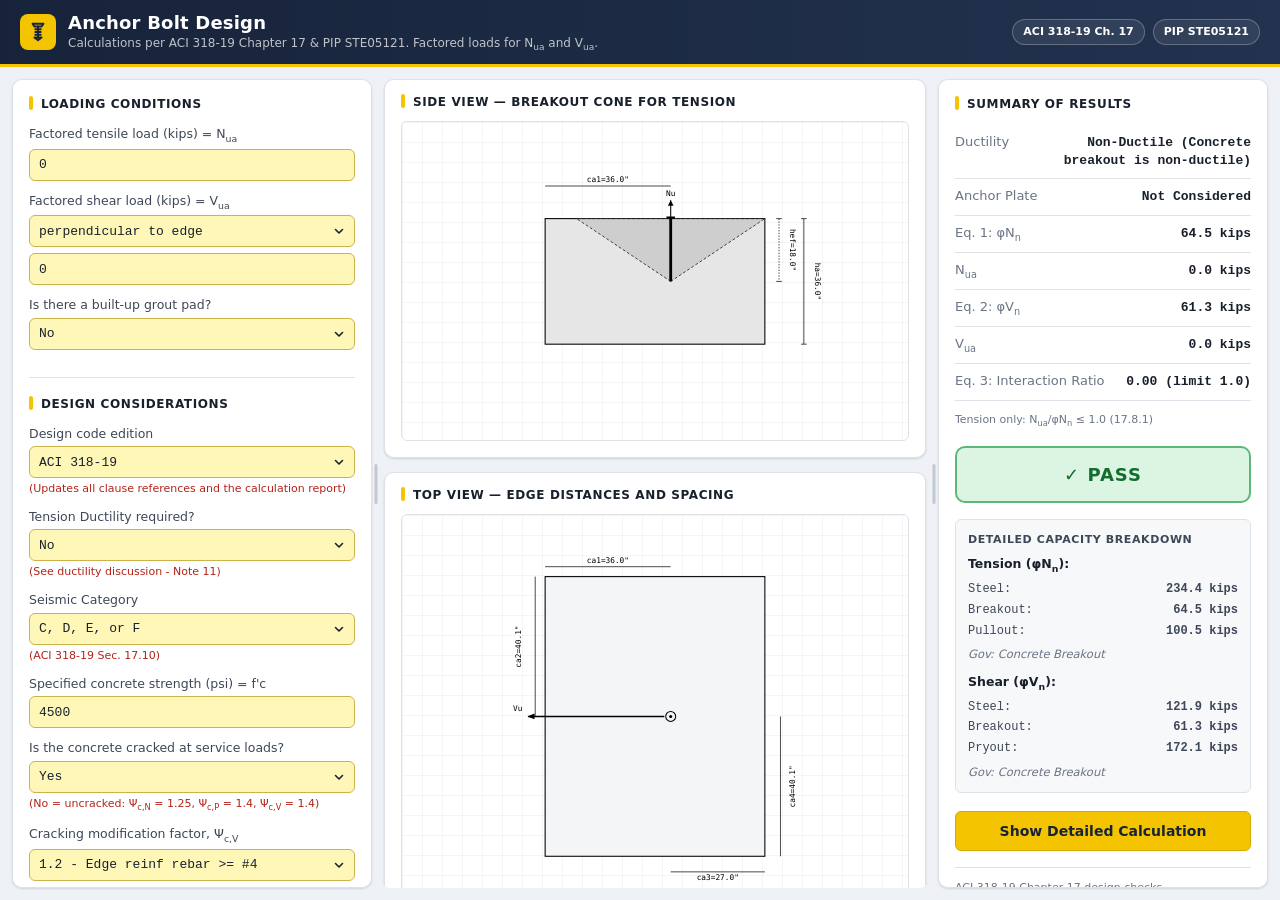
==== commit 7a806b81: "Added new code" ====
--- a/index.html
+++ b/index.html
@@ -6,7 +6,7 @@
 <title>Anchor Bolt Design — ACI 318-19 Chapter 17</title>
 <link rel="stylesheet" href="./css/styles.css" />
 </head>
-<body>
+<body data-title-prefix="Anchor Bolt Design">
 
 <div class="app">
 
@@ -22,11 +22,11 @@
       </span>
       <div class="brand-text">
         <span class="title-main">Anchor Bolt Design</span>
-        <span class="title-sub">Calculations per ACI 318-19 Chapter 17 &amp; PIP STE05121. Factored loads for N<sub>ua</sub> and V<sub>ua</sub>.</span>
+        <span class="title-sub">Calculations per <span data-aci="chapter">ACI 318-19 Chapter 17</span> &amp; PIP STE05121. Factored loads for N<sub>ua</sub> and V<sub>ua</sub>.</span>
       </div>
     </div>
     <div class="title-badges">
-      <span class="badge">ACI 318-19 Ch. 17</span>
+      <span class="badge"><span data-aci="name">ACI 318-19</span> Ch. 17</span>
       <span class="badge">PIP STE05121</span>
     </div>
   </header>
@@ -65,6 +65,14 @@
       <section class="input-group">
         <h2>Design Considerations</h2>
         <div class="field">
+          <label for="code_edition">Design code edition</label>
+          <select class="yellow" id="code_edition">
+            <option value="318-19" selected>ACI 318-19</option>
+            <option value="318-14">ACI 318-14</option>
+          </select>
+          <span class="note">(Updates all clause references and the calculation report)</span>
+        </div>
+        <div class="field">
           <label for="ductility_req">Tension Ductility required?</label>
           <select class="yellow" id="ductility_req"><option>Yes</option><option selected>No</option></select>
           <span class="note">(See ductility discussion - Note 11)</span>
@@ -75,11 +83,16 @@
             <option>A, B</option>
             <option selected>C, D, E, or F</option>
           </select>
-          <span class="note">(ACI 318-19 Sec. 17.10)</span>
+          <span class="note">(<span data-aci="seismic">ACI 318-19 Sec. 17.10</span>)</span>
         </div>
         <div class="field">
           <label for="f_c">Specified concrete strength (psi) = f'c</label>
           <input type="number" class="yellow" id="f_c" value="4500" step="50">
+        </div>
+        <div class="field">
+          <label for="concrete_cracked">Is the concrete cracked at service loads?</label>
+          <select class="yellow" id="concrete_cracked"><option selected>Yes</option><option>No</option></select>
+          <span class="note">(No = uncracked: &Psi;<sub>c,N</sub> = 1.25, &Psi;<sub>c,P</sub> = 1.4, &Psi;<sub>c,V</sub> = 1.4)</span>
         </div>
         <div class="field">
           <label for="cracking_factor">Cracking modification factor, &Psi;<sub>c,V</sub></label>
@@ -87,9 +100,8 @@
             <option value="1.0">1.0 - No edge reinf or edge reinf rebar &lt; #4</option>
             <option value="1.2" selected>1.2 - Edge reinf rebar &gt;= #4</option>
             <option value="1.4">1.4 - Edge reinf rebar &gt;= #4 + stirrups @ &lt;= 4 in.</option>
-            <option value="1.4_uncracked">1.4 - Located in region without cracking (f_t &lt; f_r)</option>
-          </select>
-          <span class="note">(ACI 318-19 Section 17.7.2.5 / PIP Table)</span>
+          </select>
+          <span class="note">(<span data-aci="psi_c_V">ACI 318-19 Section 17.7.2.5 / PIP Table</span>; cracked concrete only)</span>
         </div>
         <div class="field">
           <label for="psi_m_n">Breakout overturning factor &Psi;<sub>m,N</sub> (1 if no overturning couple)</label>
@@ -110,7 +122,7 @@
         <div class="field">
           <label for="supp_reinf_shear">Supplementary reinf. provided for Condition A (shear)?</label>
           <select class="yellow" id="supp_reinf_shear"><option>Yes</option><option selected>No</option></select>
-          <span class="note">(ACI 318-19 Table 17.5.3(b))</span>
+          <span class="note">(<span data-aci="phi">ACI 318-19 Table 17.5.3(a), (b), (c)</span>)</span>
         </div>
       </section>
 
@@ -266,7 +278,7 @@
         </div>
       </section>
 
-      <p class="note disclaimer">Diagrams and summary update live. Result values are calculated per ACI 318-19 Chapter 17 & PIP STE05121.</p>
+      <p class="note disclaimer">Diagrams and summary update live. Result values are calculated per <span data-aci="chapter">ACI 318-19 Chapter 17</span> &amp; PIP STE05121.</p>
     </aside>
 
     <div class="resizer" id="resizer-left"></div>
@@ -321,6 +333,7 @@
         <span class="result-label">Eq. 3: Interaction Ratio</span>
         <span class="result-val" id="res-interaction">—</span>
       </div>
+      <p class="note" id="res-interaction-note"></p>
 
       <div class="status-box" id="status-box">
         <span id="status-text">—</span>
@@ -333,12 +346,13 @@
       
       <button id="show-calcs-btn" class="show-calcs-btn">Show Detailed Calculation</button>
 
-      <p class="note disclaimer">ACI 318-19 Chapter 17 design checks.</p>
+      <p class="note disclaimer"><span data-aci="chapter">ACI 318-19 Chapter 17</span> design checks.</p>
     </aside>
 
   </div>
 </div>
 
+<script src="./js/codes.js"></script>
 <script src="./js/app.js"></script>
 </body>
 </html>
